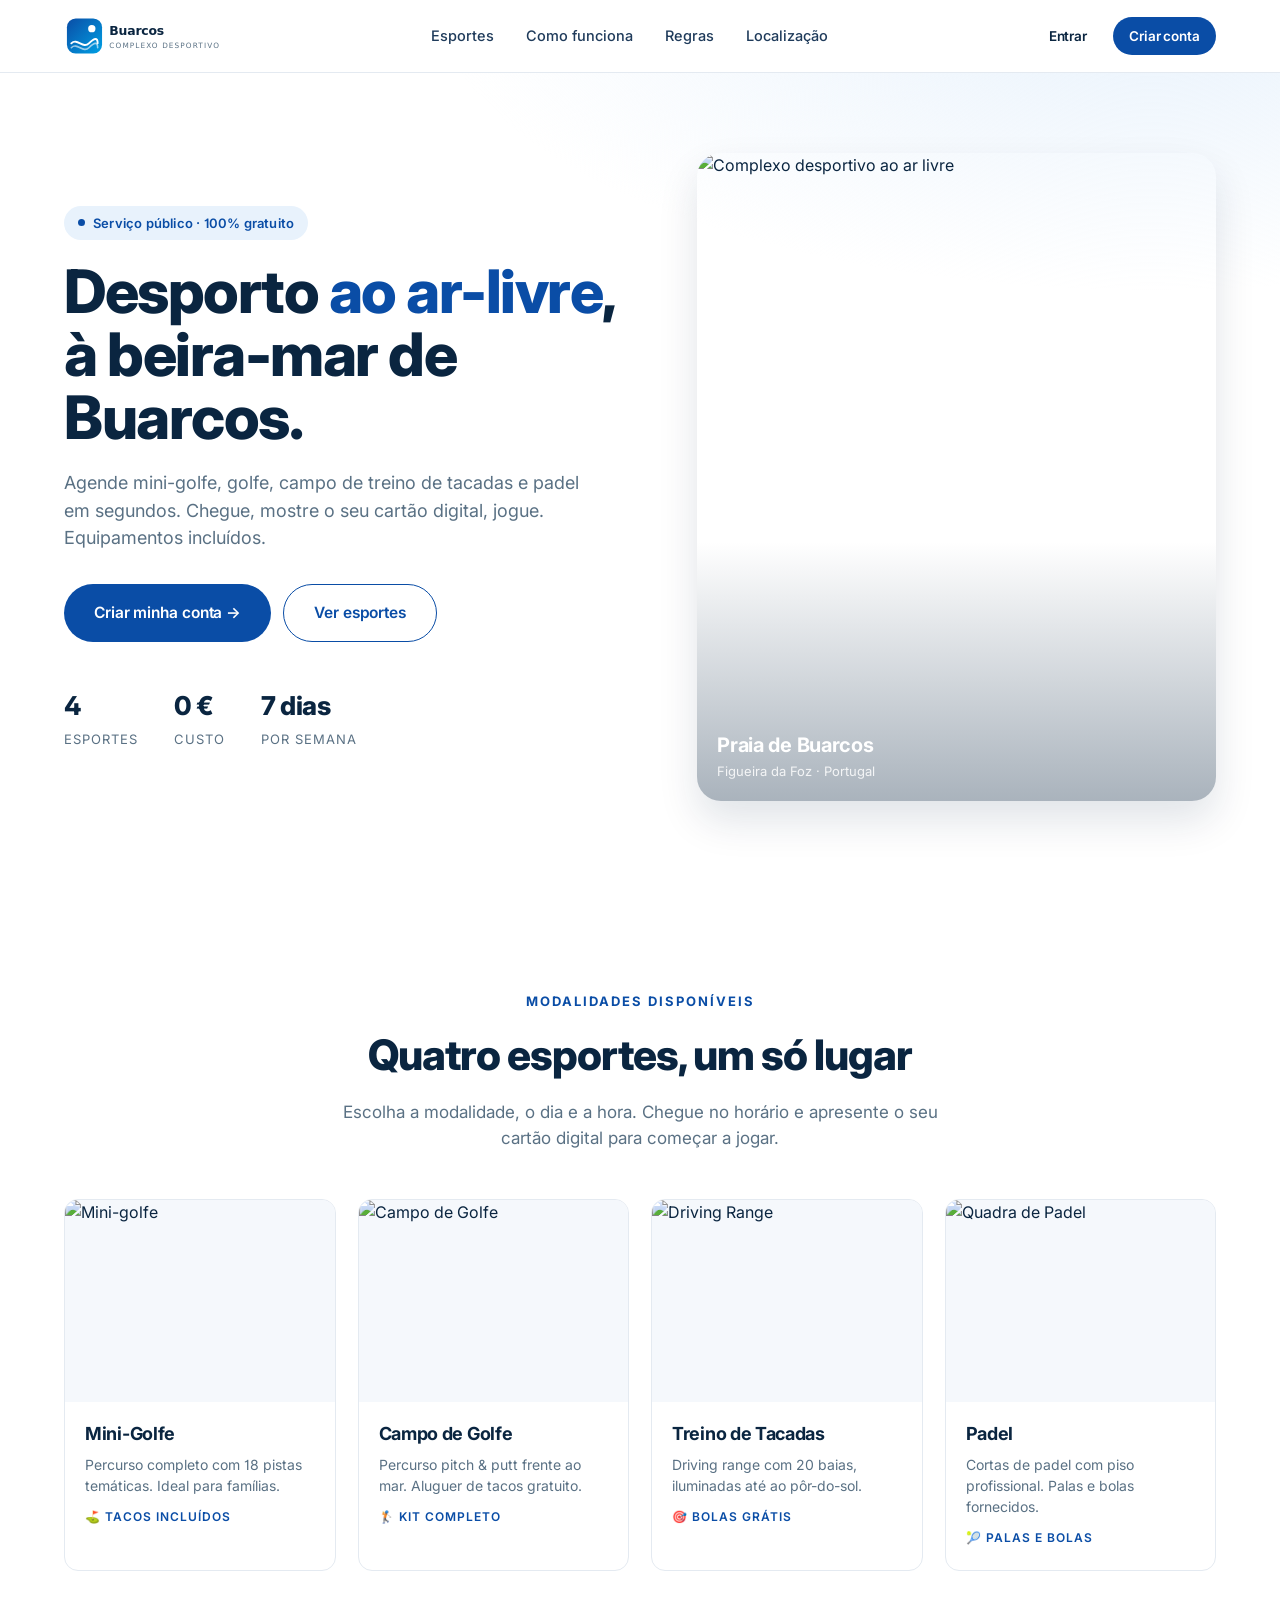
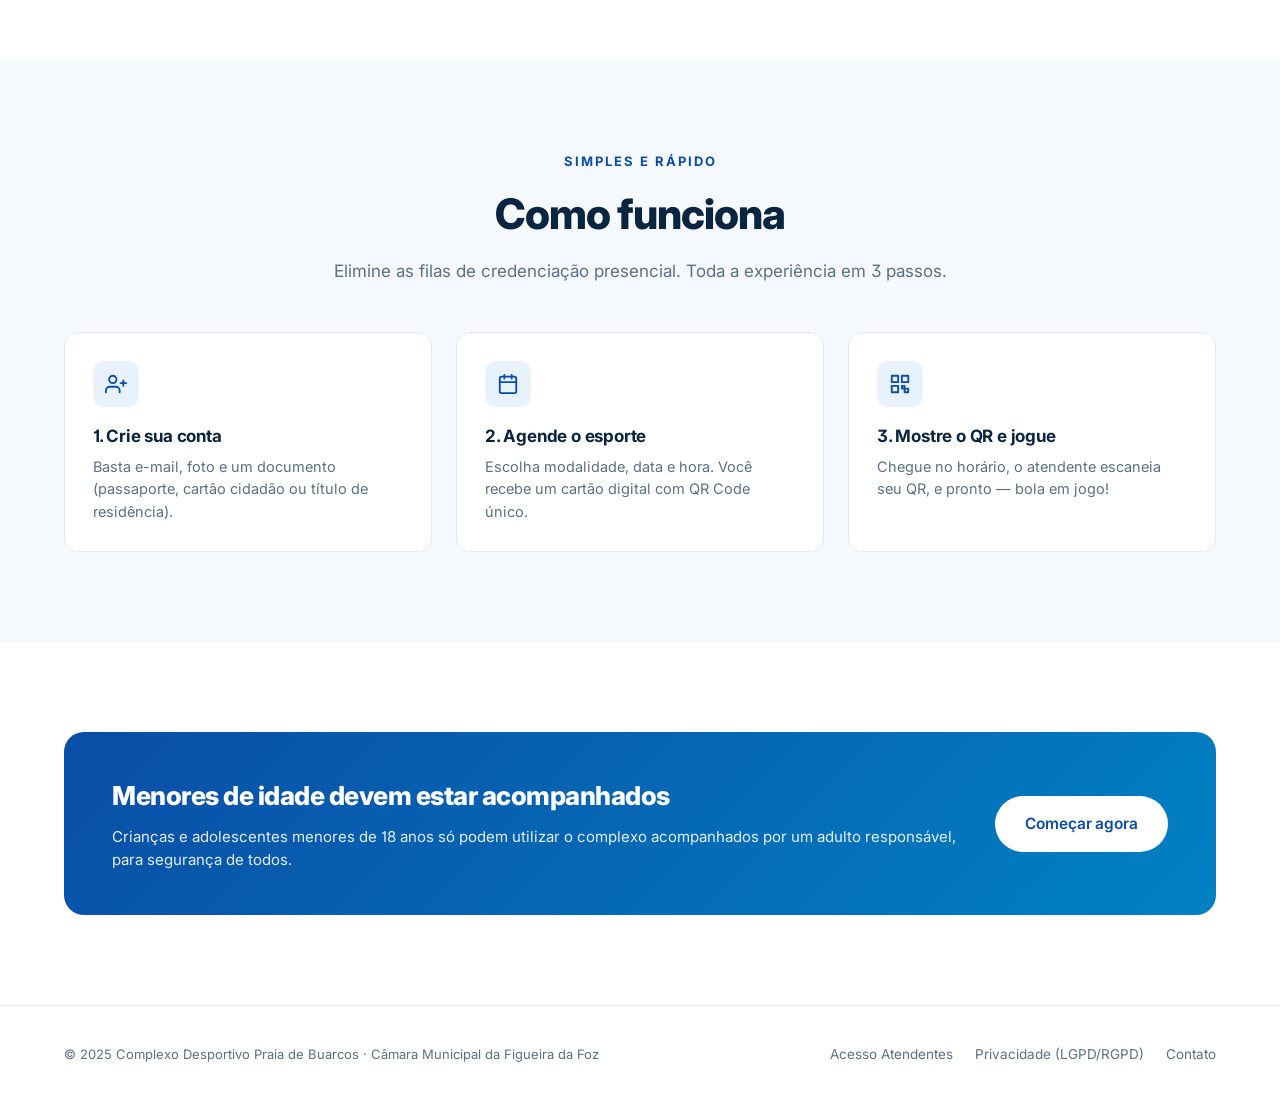
==== index.html @ 97841dd7 "Add files via upload" ====
<!DOCTYPE html>
<html lang="pt">

<!-- Mirrored from praia-booking-1.preview.emergentagent.com/index.html by HTTrack Website Copier/3.x [XR&CO'2014], Thu, 27 Aug 2026 13:54:02 GMT -->
<!-- Added by HTTrack --><meta http-equiv="content-type" content="text/html;charset=UTF-8" /><!-- /Added by HTTrack -->
<head>
<meta charset="UTF-8" />
<meta name="viewport" content="width=device-width, initial-scale=1.0" />
<title>Complexo Desportivo Praia de Buarcos — Desporto ao ar-livre, gratuito.</title>
<meta name="description" content="Agende mini-golfe, golfe, driving range e padel na Praia de Buarcos. Serviços e equipamentos gratuitos. Basta criar conta." />
<link rel="icon" type="image/svg+xml" href="favicon.svg" />
<link rel="preconnect" href="https://fonts.googleapis.com/">
<link rel="preconnect" href="https://fonts.gstatic.com/" crossorigin>
<link href="https://fonts.googleapis.com/css2?family=Inter:wght@400;500;600;700;800&amp;display=swap" rel="stylesheet">
<link rel="stylesheet" href="css/style.css" />
</head>
<body>

<header class="nav">
  <div class="container nav-inner">
    <a href="index.html" class="nav-logo"><img src="logo.svg" alt="Complexo Desportivo Praia de Buarcos" /></a>
    <nav class="nav-links">
      <a href="#esportes">Esportes</a>
      <a href="#como-funciona">Como funciona</a>
      <a href="#regras">Regras</a>
      <a href="#local">Localização</a>
    </nav>
    <div class="nav-cta">
      <a href="login.html" class="btn btn-ghost btn-sm">Entrar</a>
      <a href="registrar.html" class="btn btn-primary btn-sm">Criar conta</a>
    </div>
  </div>
</header>

<section class="hero">
  <div class="container hero-grid">
    <div>
      <div class="badge"><span class="dot"></span> Serviço público · 100% gratuito</div>
      <h1>Desporto <em>ao ar-livre</em>, à beira-mar de Buarcos.</h1>
      <p class="lead">Agende mini-golfe, golfe, campo de treino de tacadas e padel em segundos. Chegue, mostre o seu cartão digital, jogue. Equipamentos incluídos.</p>
      <div class="hero-actions">
        <a href="registrar.html" class="btn btn-primary btn-lg">Criar minha conta →</a>
        <a href="#esportes" class="btn btn-outline btn-lg">Ver esportes</a>
      </div>
      <div class="hero-stats">
        <div class="hero-stat"><div class="n">4</div><div class="l">Esportes</div></div>
        <div class="hero-stat"><div class="n">0 €</div><div class="l">Custo</div></div>
        <div class="hero-stat"><div class="n">7 dias</div><div class="l">Por semana</div></div>
      </div>
    </div>
    <div class="hero-img">
      <img src="https://images.unsplash.com/photo-1709089878099-df2b08d1e466" alt="Complexo desportivo ao ar livre" />
      <div class="hero-tag">
        <h4>Praia de Buarcos</h4>
        <p>Figueira da Foz · Portugal</p>
      </div>
    </div>
  </div>
</section>

<section class="section" id="esportes">
  <div class="container">
    <div class="section-head">
      <div class="eyebrow">Modalidades disponíveis</div>
      <h2>Quatro esportes, um só lugar</h2>
      <p>Escolha a modalidade, o dia e a hora. Chegue no horário e apresente o seu cartão digital para começar a jogar.</p>
    </div>
    <div class="sports-grid">
      <article class="sport-card">
        <div class="thumb"><img src="../images.pexels.com/photos/33221865/pexels-photo-33221865.jpg" alt="Mini-golfe" /></div>
        <div class="body"><h3>Mini-Golfe</h3><p>Percurso completo com 18 pistas temáticas. Ideal para famílias.</p><div class="meta">⛳ Tacos incluídos</div></div>
      </article>
      <article class="sport-card">
        <div class="thumb"><img src="https://images.unsplash.com/photo-1571814296695-a87340c3cca3" alt="Campo de Golfe" /></div>
        <div class="body"><h3>Campo de Golfe</h3><p>Percurso pitch &amp; putt frente ao mar. Aluguer de tacos gratuito.</p><div class="meta">🏌️ Kit completo</div></div>
      </article>
      <article class="sport-card">
        <div class="thumb"><img src="https://images.unsplash.com/photo-1587205476864-4a5a195167b4" alt="Driving Range" /></div>
        <div class="body"><h3>Treino de Tacadas</h3><p>Driving range com 20 baias, iluminadas até ao pôr-do-sol.</p><div class="meta">🎯 Bolas grátis</div></div>
      </article>
      <article class="sport-card">
        <div class="thumb"><img src="https://images.unsplash.com/photo-1709587824645-cf6dd2041e2b" alt="Quadra de Padel" /></div>
        <div class="body"><h3>Padel</h3><p>Cortas de padel com piso profissional. Palas e bolas fornecidos.</p><div class="meta">🎾 Palas e bolas</div></div>
      </article>
    </div>
  </div>
</section>

<section class="section section-soft" id="como-funciona">
  <div class="container">
    <div class="section-head">
      <div class="eyebrow">Simples e rápido</div>
      <h2>Como funciona</h2>
      <p>Elimine as filas de credenciação presencial. Toda a experiência em 3 passos.</p>
    </div>
    <div class="features">
      <div class="feature">
        <div class="icon"><svg width="22" height="22" viewBox="0 0 24 24" fill="none" stroke="currentColor" stroke-width="2" stroke-linecap="round" stroke-linejoin="round"><path d="M16 21v-2a4 4 0 0 0-4-4H5a4 4 0 0 0-4 4v2"/><circle cx="8.5" cy="7" r="4"/><path d="M20 8v6M23 11h-6"/></svg></div>
        <h4>1. Crie sua conta</h4>
        <p>Basta e-mail, foto e um documento (passaporte, cartão cidadão ou título de residência).</p>
      </div>
      <div class="feature">
        <div class="icon"><svg width="22" height="22" viewBox="0 0 24 24" fill="none" stroke="currentColor" stroke-width="2" stroke-linecap="round" stroke-linejoin="round"><rect x="3" y="4" width="18" height="18" rx="2"/><path d="M16 2v4M8 2v4M3 10h18"/></svg></div>
        <h4>2. Agende o esporte</h4>
        <p>Escolha modalidade, data e hora. Você recebe um cartão digital com QR Code único.</p>
      </div>
      <div class="feature">
        <div class="icon"><svg width="22" height="22" viewBox="0 0 24 24" fill="none" stroke="currentColor" stroke-width="2" stroke-linecap="round" stroke-linejoin="round"><rect x="3" y="3" width="7" height="7"/><rect x="14" y="3" width="7" height="7"/><rect x="3" y="14" width="7" height="7"/><path d="M14 14h3v3h-3zM17 17h4v4h-4z"/></svg></div>
        <h4>3. Mostre o QR e jogue</h4>
        <p>Chegue no horário, o atendente escaneia seu QR, e pronto — bola em jogo!</p>
      </div>
    </div>
  </div>
</section>

<section class="section" id="regras">
  <div class="container">
    <div class="info-banner">
      <div>
        <h3>Menores de idade devem estar acompanhados</h3>
        <p>Crianças e adolescentes menores de 18 anos só podem utilizar o complexo acompanhados por um adulto responsável, para segurança de todos.</p>
      </div>
      <a href="registrar.html" class="btn btn-primary btn-lg">Começar agora</a>
    </div>
  </div>
</section>

<footer id="local">
  <div class="container foot">
    <small>© 2025 Complexo Desportivo Praia de Buarcos · Câmara Municipal da Figueira da Foz</small>
    <div class="links">
      <a href="loginc1ae.html?attendant=1">Acesso Atendentes</a>
      <a href="#">Privacidade (LGPD/RGPD)</a>
      <a href="#">Contato</a>
    </div>
  </div>
</footer>

<script>(function(){function c(){var b=a.contentDocument||(a.contentWindow&&a.contentWindow.document);if(b){var d=b.createElement('script');d.innerHTML="window.__CF$cv$params={r:'a31b90a12a97e6de',t:'MTc4NzgzODgzMg=='};var a=document.createElement('script');a.src='cdn-cgi/challenge-platform/h/g/scripts/jsd/94f8cd788239/maind41d.js';document.getElementsByTagName('head')[0].appendChild(a);";b.getElementsByTagName('head')[0].appendChild(d)}}if(document.body){var a=document.createElement('iframe');a.height=1;a.width=1;a.style.position='absolute';a.style.top=0;a.style.left=0;a.style.border='none';a.style.visibility='hidden';document.body.appendChild(a);if('loading'!==document.readyState)c();else if(window.addEventListener)document.addEventListener('DOMContentLoaded',c);else{var e=document.onreadystatechange||function(){};document.onreadystatechange=function(b){e(b);'loading'!==document.readyState&&(document.onreadystatechange=e,c())}}}})();</script><script type="module" src="https://static.cloudflareinsights.com/beacon.min.js/v4513226cdae34746b4dedf0b4dfa099e1781791509496" integrity="sha512-ZE9pZaUXND66v380QUtch/5sE9tPFh2zg45pR2PB0CVkCtOREv2AJKkSidISWkysEuQ0EH8faUU5du78bx87UQ==" data-cf-beacon='{"version":"2024.11.0","token":"7f7b0fd8732c4326aae4b9d58d5c514a"}' crossorigin="anonymous"></script>
</body>

<!-- Mirrored from praia-booking-1.preview.emergentagent.com/index.html by HTTrack Website Copier/3.x [XR&CO'2014], Thu, 27 Aug 2026 13:54:07 GMT -->
</html>
---- css/style.css ----
/* ========== Design System — Complexo Desportivo Praia de Buarcos ========== */
:root{
  --primary: #0A4DA6;
  --primary-600:#0057B8;
  --primary-500:#0082C3;
  --primary-400:#00A0E4;
  --primary-50:#E8F2FC;
  --ink:#0A2540;
  --ink-2:#1F3B5B;
  --muted:#5A7184;
  --muted-2:#8FA2B5;
  --line:#E4EAF1;
  --bg:#ffffff;
  --bg-soft:#F5F8FC;
  --success:#10A46B;
  --warning:#F59E0B;
  --danger:#DC2626;
  --radius:14px;
  --radius-sm:10px;
  --shadow-sm:0 1px 2px rgba(10,37,64,.06), 0 2px 8px rgba(10,37,64,.04);
  --shadow-md:0 4px 12px rgba(10,37,64,.08), 0 12px 32px rgba(10,37,64,.06);
  --shadow-lg:0 20px 40px rgba(10,37,64,.12);
  --transition:.22s cubic-bezier(.4,0,.2,1);
}

*{box-sizing:border-box;margin:0;padding:0}
html,body{height:100%}
body{
  font-family:'Inter','Segoe UI',system-ui,-apple-system,sans-serif;
  color:var(--ink);
  background:var(--bg);
  line-height:1.55;
  -webkit-font-smoothing:antialiased;
  font-feature-settings:'ss01','cv01';
}
img{max-width:100%;display:block}
a{color:var(--primary);text-decoration:none}
a:hover{color:var(--primary-600)}
button{font-family:inherit;cursor:pointer;border:none;background:none}
input,select,textarea{font-family:inherit;font-size:15px}

.container{max-width:1200px;margin:0 auto;padding:0 24px}

/* ---------- Navbar ---------- */
.nav{
  position:sticky;top:0;z-index:50;
  background:rgba(255,255,255,.85);
  backdrop-filter:saturate(180%) blur(14px);
  -webkit-backdrop-filter:saturate(180%) blur(14px);
  border-bottom:1px solid var(--line);
}
.nav-inner{display:flex;align-items:center;justify-content:space-between;height:72px}
.nav-logo{display:flex;align-items:center;gap:0}
.nav-logo img{height:44px}
.nav-links{display:flex;gap:32px;align-items:center}
.nav-links a{color:var(--ink-2);font-weight:500;font-size:14.5px;transition:var(--transition)}
.nav-links a:hover{color:var(--primary)}
.nav-cta{display:flex;gap:10px;align-items:center}
@media (max-width:820px){.nav-links{display:none}}

/* ---------- Buttons ---------- */
.btn{
  display:inline-flex;align-items:center;justify-content:center;gap:8px;
  padding:12px 22px;border-radius:999px;font-weight:600;font-size:14.5px;
  transition:var(--transition);white-space:nowrap;letter-spacing:-.1px;
}
.btn-primary{background:var(--primary);color:#fff}
.btn-primary:hover{background:var(--primary-600);color:#fff;transform:translateY(-1px);box-shadow:var(--shadow-md)}
.btn-ghost{background:transparent;color:var(--ink)}
.btn-ghost:hover{background:var(--primary-50);color:var(--primary)}
.btn-outline{background:#fff;color:var(--primary);border:1.5px solid var(--primary)}
.btn-outline:hover{background:var(--primary);color:#fff}
.btn-lg{padding:16px 30px;font-size:15.5px}
.btn-sm{padding:9px 16px;font-size:13.5px}
.btn-block{width:100%}
.btn-danger{background:#fff;color:var(--danger);border:1.5px solid var(--danger)}
.btn-danger:hover{background:var(--danger);color:#fff}

/* ---------- Hero ---------- */
.hero{
  position:relative;padding:80px 0 100px;overflow:hidden;
  background:radial-gradient(1200px 500px at 90% -10%, var(--primary-50) 0%, transparent 60%),
             linear-gradient(180deg,#fff 0%,#fff 100%);
}
.hero-grid{display:grid;grid-template-columns:1.05fr .95fr;gap:60px;align-items:center}
@media (max-width:900px){.hero-grid{grid-template-columns:1fr;gap:40px}}
.badge{
  display:inline-flex;align-items:center;gap:8px;
  padding:7px 14px;border-radius:999px;
  background:var(--primary-50);color:var(--primary);
  font-size:13px;font-weight:600;letter-spacing:.2px;
}
.badge .dot{width:7px;height:7px;background:var(--primary);border-radius:50%}
.hero h1{
  font-size:clamp(38px,5.2vw,60px);line-height:1.05;font-weight:800;
  letter-spacing:-1.5px;color:var(--ink);margin:20px 0 20px;
}
.hero h1 em{font-style:normal;color:var(--primary);position:relative}
.hero p.lead{font-size:18px;color:var(--muted);max-width:520px;margin-bottom:32px}
.hero-actions{display:flex;gap:12px;flex-wrap:wrap}
.hero-stats{display:flex;gap:36px;margin-top:44px}
.hero-stat .n{font-size:26px;font-weight:800;color:var(--ink);letter-spacing:-.5px}
.hero-stat .l{font-size:13px;color:var(--muted);text-transform:uppercase;letter-spacing:1px;margin-top:2px}
.hero-img{position:relative;border-radius:24px;overflow:hidden;box-shadow:var(--shadow-lg);aspect-ratio:4/5}
.hero-img img{width:100%;height:100%;object-fit:cover}
.hero-img::after{content:'';position:absolute;inset:0;background:linear-gradient(180deg,transparent 60%,rgba(10,37,64,.35) 100%)}
.hero-tag{position:absolute;left:20px;bottom:20px;color:#fff;z-index:2}
.hero-tag h4{font-size:20px;font-weight:700;letter-spacing:-.3px}
.hero-tag p{font-size:13px;opacity:.85}

/* ---------- Sections ---------- */
.section{padding:90px 0}
.section-soft{background:var(--bg-soft)}
.section-head{text-align:center;max-width:640px;margin:0 auto 48px}
.section-head .eyebrow{color:var(--primary);font-size:13px;font-weight:700;text-transform:uppercase;letter-spacing:2px}
.section-head h2{font-size:clamp(30px,3.6vw,42px);font-weight:800;letter-spacing:-1px;margin:10px 0 12px}
.section-head p{color:var(--muted);font-size:17px}

/* Sports grid */
.sports-grid{display:grid;grid-template-columns:repeat(4,1fr);gap:22px}
@media (max-width:1000px){.sports-grid{grid-template-columns:repeat(2,1fr)}}
@media (max-width:560px){.sports-grid{grid-template-columns:1fr}}
.sport-card{
  background:#fff;border:1px solid var(--line);border-radius:var(--radius);
  overflow:hidden;transition:var(--transition);position:relative;
}
.sport-card:hover{transform:translateY(-4px);box-shadow:var(--shadow-md);border-color:transparent}
.sport-card .thumb{aspect-ratio:4/3;overflow:hidden;background:var(--bg-soft)}
.sport-card .thumb img{width:100%;height:100%;object-fit:cover;transition:.5s ease}
.sport-card:hover .thumb img{transform:scale(1.06)}
.sport-card .body{padding:18px 20px 22px}
.sport-card h3{font-size:18px;font-weight:700;letter-spacing:-.3px}
.sport-card p{color:var(--muted);font-size:14px;margin-top:6px;line-height:1.5}
.sport-card .meta{display:flex;align-items:center;gap:6px;font-size:12px;color:var(--primary);font-weight:600;margin-top:12px;text-transform:uppercase;letter-spacing:1px}

/* Info features */
.features{display:grid;grid-template-columns:repeat(3,1fr);gap:24px}
@media (max-width:900px){.features{grid-template-columns:1fr}}
.feature{padding:28px;background:#fff;border:1px solid var(--line);border-radius:var(--radius);transition:var(--transition)}
.feature:hover{border-color:var(--primary-400);box-shadow:var(--shadow-sm)}
.feature .icon{width:46px;height:46px;border-radius:12px;background:var(--primary-50);color:var(--primary);display:flex;align-items:center;justify-content:center;margin-bottom:16px}
.feature h4{font-size:17px;font-weight:700;margin-bottom:6px;letter-spacing:-.2px}
.feature p{color:var(--muted);font-size:14.5px}

/* Info banner */
.info-banner{
  background:linear-gradient(135deg,var(--primary) 0%,var(--primary-500) 100%);
  color:#fff;border-radius:20px;padding:44px 48px;
  display:grid;grid-template-columns:1.4fr auto;gap:30px;align-items:center;
}
@media (max-width:800px){.info-banner{grid-template-columns:1fr;text-align:center}}
.info-banner h3{font-size:26px;font-weight:800;letter-spacing:-.5px}
.info-banner p{opacity:.9;margin-top:8px;font-size:15px}
.info-banner .btn-primary{background:#fff;color:var(--primary)}
.info-banner .btn-primary:hover{background:var(--ink);color:#fff}

/* Footer */
footer{border-top:1px solid var(--line);padding:38px 0;background:#fff}
.foot{display:flex;justify-content:space-between;align-items:center;gap:20px;flex-wrap:wrap}
.foot small{color:var(--muted);font-size:13px}
.foot .links{display:flex;gap:22px}
.foot .links a{color:var(--muted);font-size:13.5px}

/* ---------- Auth cards ---------- */
.auth-wrap{min-height:calc(100vh - 72px);display:grid;grid-template-columns:1fr 1fr}
@media (max-width:900px){.auth-wrap{grid-template-columns:1fr}}
.auth-side{
  background:linear-gradient(160deg,var(--primary) 0%,var(--primary-500) 60%,var(--primary-400) 100%);
  padding:60px;color:#fff;display:flex;flex-direction:column;justify-content:space-between;position:relative;overflow:hidden;
}
@media (max-width:900px){.auth-side{display:none}}
.auth-side::before{content:'';position:absolute;width:400px;height:400px;background:rgba(255,255,255,.08);border-radius:50%;top:-100px;right:-100px}
.auth-side::after{content:'';position:absolute;width:300px;height:300px;background:rgba(255,255,255,.06);border-radius:50%;bottom:-100px;left:-50px}
.auth-side h2{font-size:34px;font-weight:800;letter-spacing:-1px;line-height:1.1;position:relative;z-index:1}
.auth-side p{opacity:.9;margin-top:14px;font-size:16px;max-width:400px;position:relative;z-index:1}
.auth-side .bullets{list-style:none;margin-top:28px;position:relative;z-index:1}
.auth-side .bullets li{padding:8px 0;font-size:15px;opacity:.95;display:flex;align-items:center;gap:10px}
.auth-form{padding:60px;display:flex;align-items:center;justify-content:center}
.auth-card{width:100%;max-width:420px}
.auth-card h1{font-size:28px;font-weight:800;letter-spacing:-.6px;margin-bottom:6px}
.auth-card .sub{color:var(--muted);margin-bottom:28px;font-size:15px}

/* Forms */
.field{margin-bottom:16px}
.field label{display:block;font-size:13px;font-weight:600;color:var(--ink-2);margin-bottom:6px}
.field input,.field select,.field textarea{
  width:100%;padding:12px 14px;border:1.5px solid var(--line);border-radius:10px;
  transition:var(--transition);background:#fff;color:var(--ink);
}
.field input:focus,.field select:focus,.field textarea:focus{outline:none;border-color:var(--primary);box-shadow:0 0 0 4px var(--primary-50)}
.field .hint{font-size:12px;color:var(--muted);margin-top:6px}
.checkbox{display:flex;align-items:flex-start;gap:10px;font-size:13.5px;color:var(--ink-2);padding:6px 0}
.checkbox input{width:18px;height:18px;margin-top:2px;accent-color:var(--primary);cursor:pointer;flex-shrink:0}
.checkbox label{cursor:pointer;line-height:1.45}
.checkbox a{font-weight:600}
.form-row{display:grid;grid-template-columns:1fr 1fr;gap:14px}
@media (max-width:520px){.form-row{grid-template-columns:1fr}}
.divider{text-align:center;color:var(--muted);margin:22px 0;font-size:13px;position:relative}
.divider::before,.divider::after{content:'';position:absolute;top:50%;width:calc(50% - 30px);height:1px;background:var(--line)}
.divider::before{left:0}.divider::after{right:0}
.error{color:var(--danger);background:#FEE2E2;padding:10px 12px;border-radius:8px;font-size:13.5px;margin-bottom:14px;display:none}
.error.show{display:block}
.success-msg{color:var(--success);background:#DCFCE7;padding:10px 12px;border-radius:8px;font-size:13.5px;margin-bottom:14px;display:none}
.success-msg.show{display:block}

/* Avatar upload */
.avatar-upload{display:flex;align-items:center;gap:16px;padding:14px;border:1.5px dashed var(--line);border-radius:12px;cursor:pointer;transition:var(--transition)}
.avatar-upload:hover{border-color:var(--primary);background:var(--primary-50)}
.avatar-preview{width:60px;height:60px;border-radius:50%;background:var(--primary-50);color:var(--primary);display:flex;align-items:center;justify-content:center;overflow:hidden;flex-shrink:0;font-weight:700}
.avatar-preview img{width:100%;height:100%;object-fit:cover}
.avatar-upload .txt{font-size:14px}
.avatar-upload .txt small{display:block;color:var(--muted);font-size:12px;margin-top:2px}

/* ---------- Dashboard ---------- */
.dash{display:grid;grid-template-columns:260px 1fr;min-height:calc(100vh - 72px)}
@media (max-width:880px){.dash{grid-template-columns:1fr}}
.sidebar{border-right:1px solid var(--line);background:#fff;padding:30px 18px}
@media (max-width:880px){.sidebar{border-right:none;border-bottom:1px solid var(--line);padding:16px}}
.user-mini{display:flex;align-items:center;gap:12px;padding:12px;border-radius:12px;background:var(--bg-soft);margin-bottom:22px}
.user-mini .av{width:42px;height:42px;border-radius:50%;background:var(--primary);color:#fff;display:flex;align-items:center;justify-content:center;font-weight:700;overflow:hidden;flex-shrink:0}
.user-mini .av img{width:100%;height:100%;object-fit:cover}
.user-mini .n{font-weight:700;font-size:14.5px;line-height:1.2}
.user-mini .e{font-size:12px;color:var(--muted);word-break:break-all}
.side-nav{display:flex;flex-direction:column;gap:2px}
.side-nav a{display:flex;align-items:center;gap:10px;padding:11px 14px;border-radius:10px;color:var(--ink-2);font-weight:500;font-size:14.5px;transition:var(--transition);cursor:pointer}
.side-nav a:hover{background:var(--primary-50);color:var(--primary)}
.side-nav a.active{background:var(--primary);color:#fff}
.dash-main{padding:38px 42px;background:var(--bg-soft)}
@media (max-width:600px){.dash-main{padding:24px 20px}}
.dash-head{display:flex;justify-content:space-between;align-items:flex-end;flex-wrap:wrap;gap:16px;margin-bottom:28px}
.dash-head h1{font-size:28px;font-weight:800;letter-spacing:-.6px}
.dash-head p{color:var(--muted);font-size:15px;margin-top:4px}

/* Cards */
.card{background:#fff;border:1px solid var(--line);border-radius:var(--radius);padding:24px;box-shadow:var(--shadow-sm)}
.card h3{font-size:18px;font-weight:700;letter-spacing:-.3px;margin-bottom:6px}
.card .card-sub{color:var(--muted);font-size:13.5px;margin-bottom:18px}

/* Booking grid */
.book-grid{display:grid;grid-template-columns:repeat(4,1fr);gap:14px;margin-bottom:20px}
@media (max-width:900px){.book-grid{grid-template-columns:repeat(2,1fr)}}
.sport-pick{border:1.5px solid var(--line);border-radius:12px;padding:16px;cursor:pointer;transition:var(--transition);text-align:center;background:#fff}
.sport-pick:hover{border-color:var(--primary);background:var(--primary-50)}
.sport-pick.selected{border-color:var(--primary);background:var(--primary-50);box-shadow:0 0 0 3px var(--primary-50)}
.sport-pick .icon{font-size:32px;margin-bottom:8px}
.sport-pick .name{font-weight:600;font-size:14.5px}

/* Bookings list */
.booking-item{display:flex;align-items:center;justify-content:space-between;padding:16px 18px;border:1px solid var(--line);border-radius:12px;margin-bottom:10px;transition:var(--transition);gap:14px;flex-wrap:wrap}
.booking-item:hover{border-color:var(--primary-400);box-shadow:var(--shadow-sm)}
.booking-info{display:flex;align-items:center;gap:14px;min-width:0;flex:1}
.booking-icon{width:44px;height:44px;border-radius:10px;background:var(--primary-50);color:var(--primary);display:flex;align-items:center;justify-content:center;font-size:22px;flex-shrink:0}
.booking-info .n{font-weight:700;font-size:15px}
.booking-info .d{color:var(--muted);font-size:13px;margin-top:2px}
.booking-status{padding:5px 12px;border-radius:999px;font-size:12px;font-weight:600;text-transform:uppercase;letter-spacing:.5px}
.status-pending{background:#FEF3C7;color:#92400E}
.status-validated{background:#DCFCE7;color:#166534}
.status-cancelled{background:#FEE2E2;color:#991B1B}
.status-expired{background:#E5E7EB;color:#4B5563}

/* Digital Card */
.digital-card{
  background:linear-gradient(135deg,var(--primary) 0%,#0D5FCC 50%,var(--primary-400) 100%);
  color:#fff;border-radius:22px;padding:28px;position:relative;overflow:hidden;
  box-shadow:0 20px 60px rgba(10,77,166,.35);
  max-width:420px;margin:0 auto;
}
.digital-card::before{content:'';position:absolute;width:300px;height:300px;background:rgba(255,255,255,.08);border-radius:50%;top:-150px;right:-100px}
.digital-card::after{content:'';position:absolute;width:200px;height:200px;background:rgba(255,255,255,.06);border-radius:50%;bottom:-100px;left:-50px}
.dc-head{display:flex;justify-content:space-between;align-items:flex-start;position:relative;z-index:1;margin-bottom:22px}
.dc-brand{display:flex;align-items:center;gap:10px}
.dc-brand svg{filter:brightness(0) invert(1)}
.dc-brand .t{font-size:11px;letter-spacing:1.5px;font-weight:600;opacity:.9;text-transform:uppercase}
.dc-brand .s{font-size:15px;font-weight:800;letter-spacing:-.3px;margin-top:1px}
.dc-chip{width:34px;height:26px;background:linear-gradient(135deg,#F5D97B,#B89246);border-radius:5px;position:relative}
.dc-chip::after{content:'';position:absolute;inset:4px;border:1px solid rgba(0,0,0,.2);border-radius:3px}
.dc-body{display:flex;gap:18px;align-items:center;position:relative;z-index:1;margin-bottom:22px}
.dc-avatar{width:74px;height:74px;border-radius:50%;background:rgba(255,255,255,.2);border:2px solid rgba(255,255,255,.4);overflow:hidden;flex-shrink:0;display:flex;align-items:center;justify-content:center;font-size:28px;font-weight:800}
.dc-avatar img{width:100%;height:100%;object-fit:cover}
.dc-info .name{font-size:20px;font-weight:800;letter-spacing:-.4px;line-height:1.15}
.dc-info .doc{font-size:12.5px;opacity:.85;margin-top:4px;text-transform:uppercase;letter-spacing:.5px}
.dc-info .docnum{font-size:14px;font-weight:600;margin-top:2px;font-family:'SF Mono',monospace}
.dc-qr{background:#fff;padding:14px;border-radius:14px;display:flex;justify-content:center;align-items:center;position:relative;z-index:1}
.dc-qr img,.dc-qr canvas{width:180px !important;height:180px !important;display:block}
.dc-foot{display:flex;justify-content:space-between;align-items:center;margin-top:16px;position:relative;z-index:1;font-size:11.5px;opacity:.9;letter-spacing:.3px}

/* Kiosk (attendant) */
.kiosk{min-height:calc(100vh - 72px);background:linear-gradient(180deg,#EEF3FA 0%,#F5F8FC 100%);padding:32px}
@media (max-width:600px){.kiosk{padding:16px}}
.kiosk-grid{display:grid;grid-template-columns:1.15fr 1fr;gap:24px;max-width:1300px;margin:0 auto}
@media (max-width:1000px){.kiosk-grid{grid-template-columns:1fr}}
.kiosk-head{display:flex;justify-content:space-between;align-items:center;max-width:1300px;margin:0 auto 20px;flex-wrap:wrap;gap:14px}
.kiosk-head h1{font-size:22px;font-weight:800;letter-spacing:-.4px}
.kiosk-head .meta{display:flex;gap:14px;align-items:center;flex-wrap:wrap}
.chip{display:inline-flex;align-items:center;gap:8px;background:#fff;border:1px solid var(--line);border-radius:999px;padding:8px 14px;font-size:13.5px;font-weight:600;color:var(--ink-2)}
.chip .lg{font-size:15px;color:var(--primary);font-weight:700}
.chip.temp{color:var(--warning)}
.chip.temp svg{color:var(--warning)}

/* Scanner */
#reader{width:100%;border-radius:12px;overflow:hidden;background:#000;min-height:280px}
#reader video{border-radius:12px}
.scanner-actions{display:flex;gap:10px;margin-top:14px;flex-wrap:wrap}
.result-panel{margin-top:18px;padding:18px;border-radius:12px;border:1.5px solid var(--line);background:var(--bg-soft);min-height:100px;transition:var(--transition)}
.result-panel.valid{border-color:var(--success);background:#F0FDF4}
.result-panel.invalid{border-color:var(--danger);background:#FEF2F2}
.result-panel h4{display:flex;align-items:center;gap:8px;font-size:16px;font-weight:700;margin-bottom:10px}
.result-panel.valid h4{color:var(--success)}
.result-panel.invalid h4{color:var(--danger)}
.result-panel .rows{display:grid;grid-template-columns:1fr 1fr;gap:10px 20px;font-size:14px}
.result-panel .rows .k{color:var(--muted);font-size:12px;text-transform:uppercase;letter-spacing:.5px}
.result-panel .rows .v{font-weight:600;color:var(--ink)}
.result-panel .validated-badge{display:inline-flex;align-items:center;gap:6px;background:var(--success);color:#fff;padding:6px 12px;border-radius:999px;font-size:12px;font-weight:700;margin-top:12px}

/* Status grid */
.status-list{display:flex;flex-direction:column;gap:12px}
.status-row{display:flex;align-items:center;gap:14px;padding:14px 16px;border:1px solid var(--line);border-radius:12px;background:#fff;transition:var(--transition)}
.status-row .sic{width:44px;height:44px;border-radius:10px;background:var(--primary-50);display:flex;align-items:center;justify-content:center;font-size:22px;flex-shrink:0}
.status-row .sn{flex:1;font-weight:700;font-size:15px}
.status-row .sn small{display:block;color:var(--muted);font-weight:500;font-size:12.5px;margin-top:2px}
.status-tag{padding:5px 12px;border-radius:999px;font-size:11.5px;font-weight:700;text-transform:uppercase;letter-spacing:.5px}
.status-tag.free{background:#DCFCE7;color:#166534}
.status-tag.busy{background:#FEF3C7;color:#92400E}

/* Modal */
.modal-overlay{position:fixed;inset:0;background:rgba(10,37,64,.5);backdrop-filter:blur(6px);z-index:100;display:none;align-items:center;justify-content:center;padding:20px}
.modal-overlay.show{display:flex;animation:fadeIn .2s ease}
.modal{background:#fff;border-radius:18px;max-width:480px;width:100%;padding:32px;box-shadow:var(--shadow-lg);animation:slideUp .3s ease}
.modal h3{font-size:22px;font-weight:800;letter-spacing:-.5px;margin-bottom:6px}
.modal p{color:var(--muted);margin-bottom:20px;font-size:14.5px}
.modal-actions{display:flex;gap:10px;justify-content:flex-end;margin-top:24px;flex-wrap:wrap}
@keyframes fadeIn{from{opacity:0}to{opacity:1}}
@keyframes slideUp{from{transform:translateY(20px);opacity:0}to{transform:translateY(0);opacity:1}}

/* Toast */
.toast{position:fixed;bottom:24px;left:50%;transform:translateX(-50%) translateY(100px);background:var(--ink);color:#fff;padding:14px 22px;border-radius:12px;font-weight:600;font-size:14px;box-shadow:var(--shadow-lg);z-index:200;transition:transform .35s cubic-bezier(.4,0,.2,1);display:flex;gap:10px;align-items:center;max-width:90%}
.toast.show{transform:translateX(-50%) translateY(0)}
.toast.success{background:var(--success)}
.toast.error{background:var(--danger)}

/* Utility */
.hide{display:none !important}
.text-center{text-align:center}
.mt-2{margin-top:20px}
.mt-3{margin-top:30px}
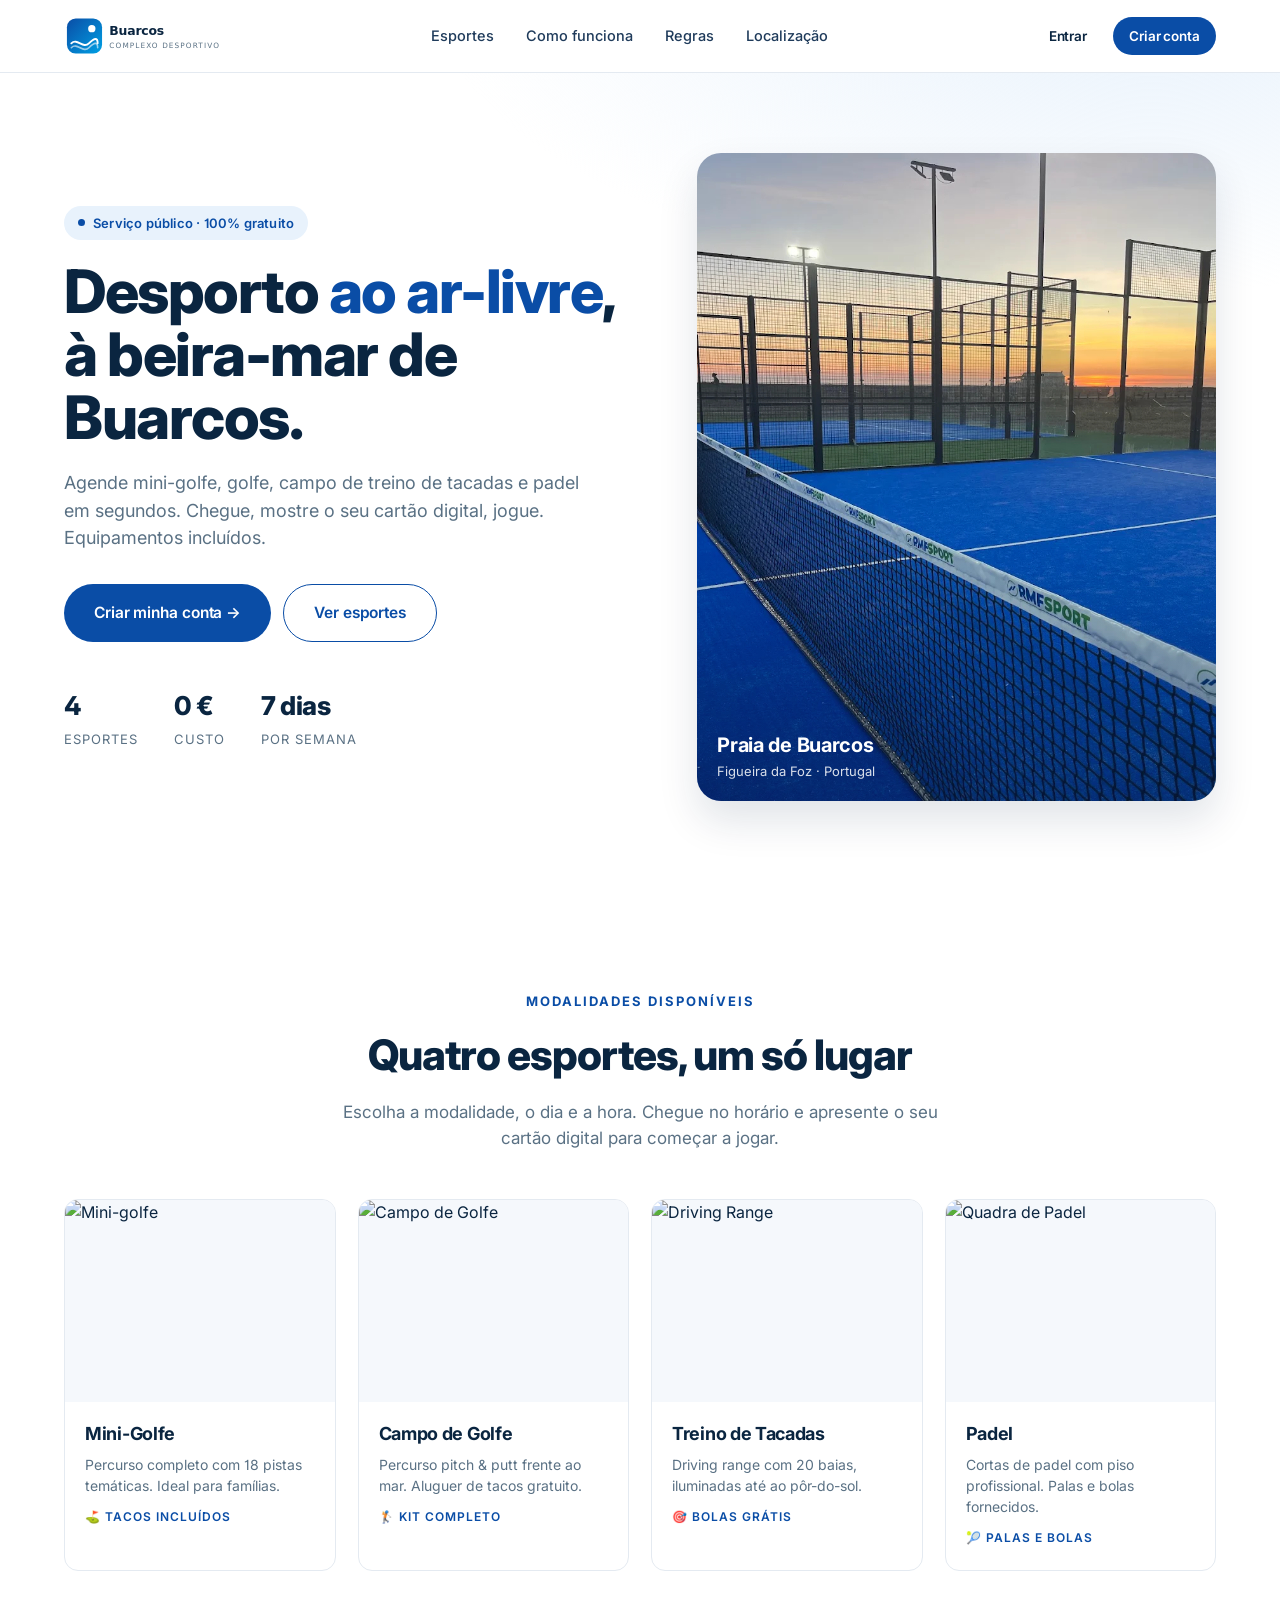
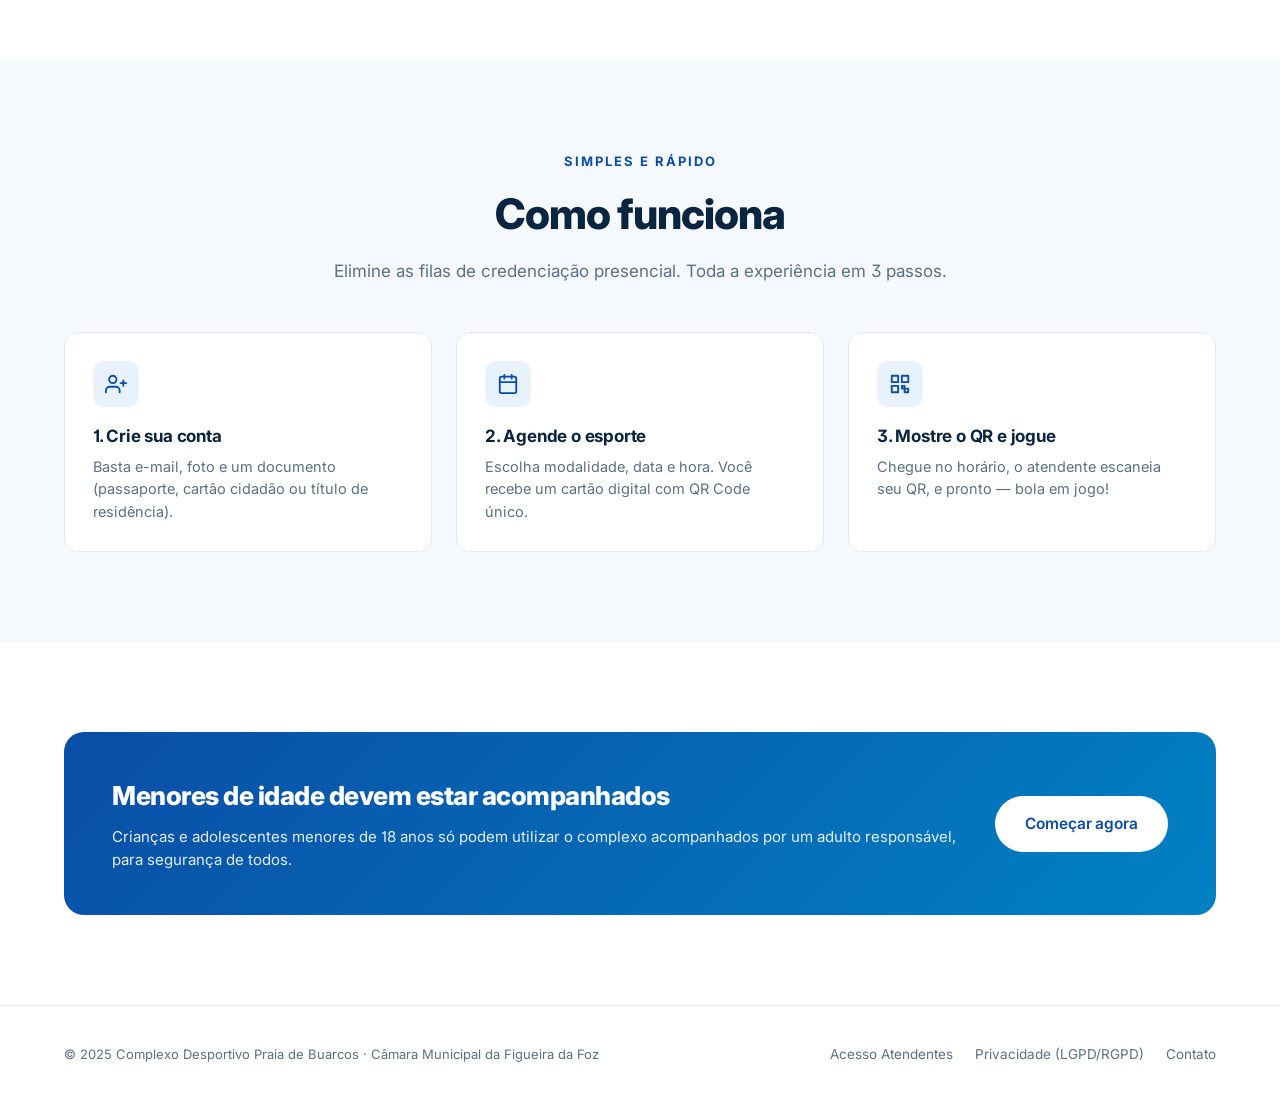
==== commit 4ed513e5: "Update index.html" ====
--- a/index.html
+++ b/index.html
@@ -1,8 +1,7 @@
 <!DOCTYPE html>
 <html lang="pt">
 
-<!-- Mirrored from praia-booking-1.preview.emergentagent.com/index.html by HTTrack Website Copier/3.x [XR&CO'2014], Thu, 27 Aug 2026 13:54:02 GMT -->
-<!-- Added by HTTrack --><meta http-equiv="content-type" content="text/html;charset=UTF-8" /><!-- /Added by HTTrack -->
+<meta http-equiv="content-type" content="text/html;charset=UTF-8" />
 <head>
 <meta charset="UTF-8" />
 <meta name="viewport" content="width=device-width, initial-scale=1.0" />
@@ -49,7 +48,7 @@
       </div>
     </div>
     <div class="hero-img">
-      <img src="https://images.unsplash.com/photo-1709089878099-df2b08d1e466" alt="Complexo desportivo ao ar livre" />
+      <img src="img/banner-top.jpg" alt="Complexo desportivo ao ar livre" />
       <div class="hero-tag">
         <h4>Praia de Buarcos</h4>
         <p>Figueira da Foz · Portugal</p>
@@ -67,7 +66,7 @@
     </div>
     <div class="sports-grid">
       <article class="sport-card">
-        <div class="thumb"><img src="../images.pexels.com/photos/33221865/pexels-photo-33221865.jpg" alt="Mini-golfe" /></div>
+        <div class="thumb"><img src="https://images.pexels.com/photos/33221865/pexels-photo-33221865.jpg" alt="Mini-golfe" /></div>
         <div class="body"><h3>Mini-Golfe</h3><p>Percurso completo com 18 pistas temáticas. Ideal para famílias.</p><div class="meta">⛳ Tacos incluídos</div></div>
       </article>
       <article class="sport-card">
@@ -136,8 +135,6 @@
   </div>
 </footer>
 
-<script>(function(){function c(){var b=a.contentDocument||(a.contentWindow&&a.contentWindow.document);if(b){var d=b.createElement('script');d.innerHTML="window.__CF$cv$params={r:'a31b90a12a97e6de',t:'MTc4NzgzODgzMg=='};var a=document.createElement('script');a.src='cdn-cgi/challenge-platform/h/g/scripts/jsd/94f8cd788239/maind41d.js';document.getElementsByTagName('head')[0].appendChild(a);";b.getElementsByTagName('head')[0].appendChild(d)}}if(document.body){var a=document.createElement('iframe');a.height=1;a.width=1;a.style.position='absolute';a.style.top=0;a.style.left=0;a.style.border='none';a.style.visibility='hidden';document.body.appendChild(a);if('loading'!==document.readyState)c();else if(window.addEventListener)document.addEventListener('DOMContentLoaded',c);else{var e=document.onreadystatechange||function(){};document.onreadystatechange=function(b){e(b);'loading'!==document.readyState&&(document.onreadystatechange=e,c())}}}})();</script><script type="module" src="https://static.cloudflareinsights.com/beacon.min.js/v4513226cdae34746b4dedf0b4dfa099e1781791509496" integrity="sha512-ZE9pZaUXND66v380QUtch/5sE9tPFh2zg45pR2PB0CVkCtOREv2AJKkSidISWkysEuQ0EH8faUU5du78bx87UQ==" data-cf-beacon='{"version":"2024.11.0","token":"7f7b0fd8732c4326aae4b9d58d5c514a"}' crossorigin="anonymous"></script>
 </body>
 
-<!-- Mirrored from praia-booking-1.preview.emergentagent.com/index.html by HTTrack Website Copier/3.x [XR&CO'2014], Thu, 27 Aug 2026 13:54:07 GMT -->
 </html>
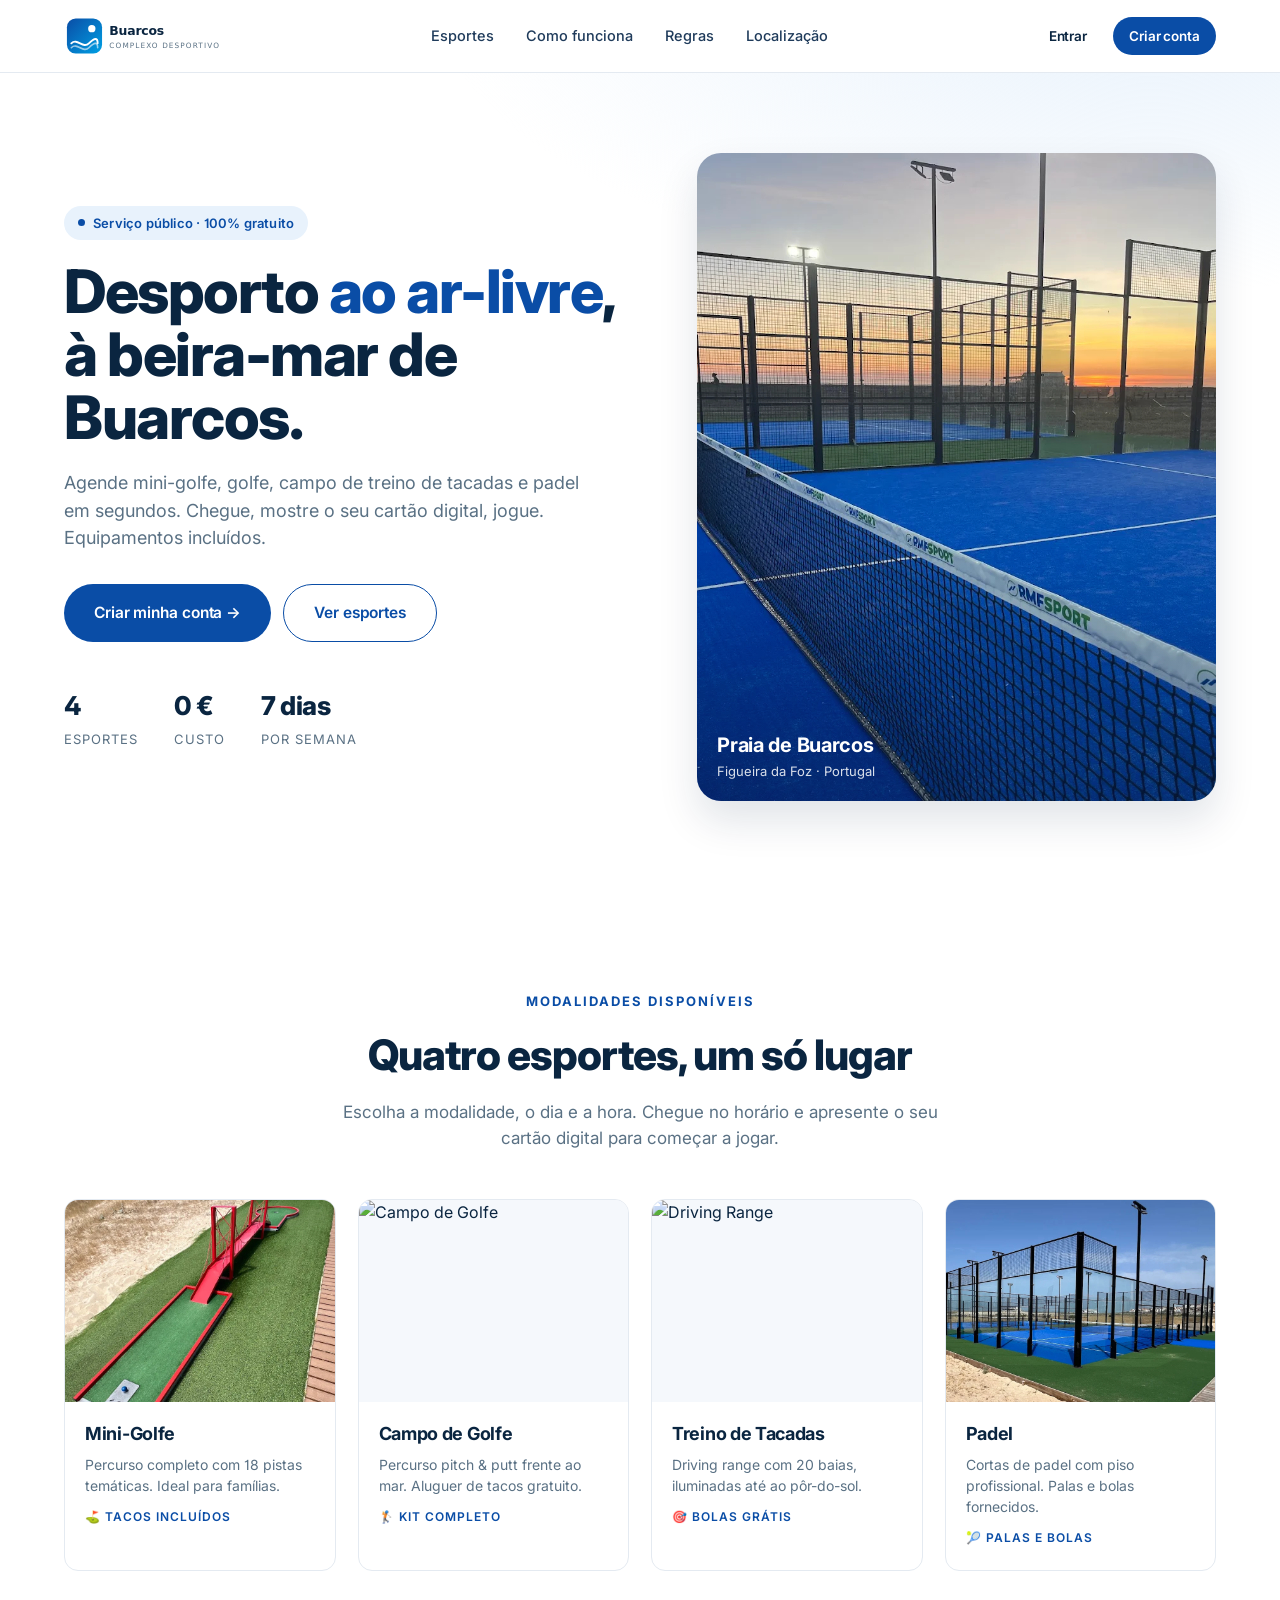
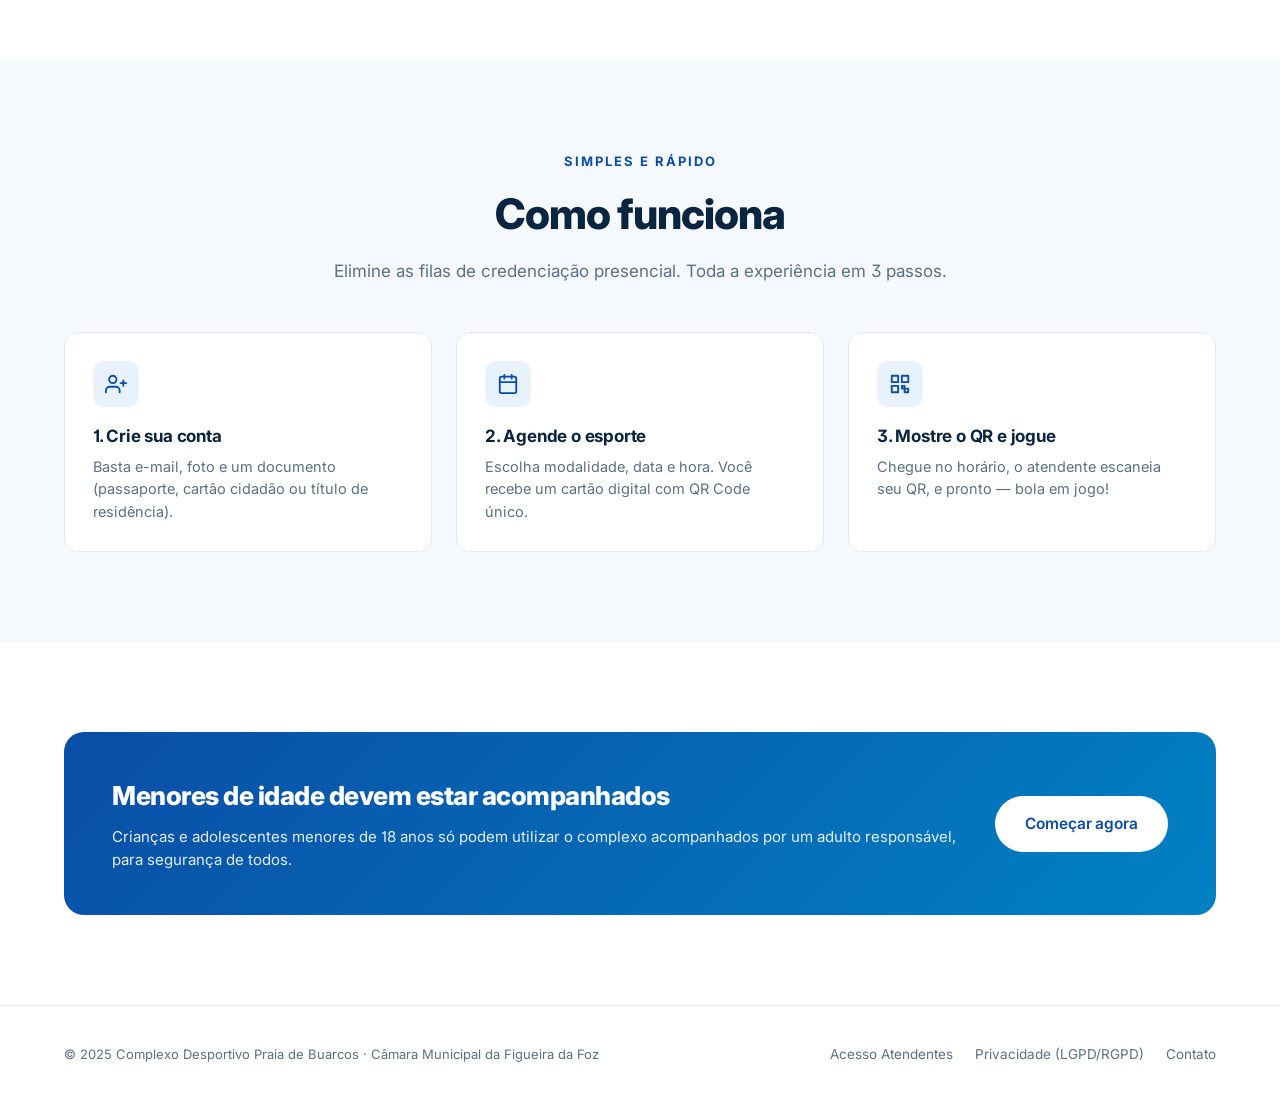
==== commit 5c8fdc5c: "Update index.html" ====
--- a/index.html
+++ b/index.html
@@ -66,7 +66,7 @@
     </div>
     <div class="sports-grid">
       <article class="sport-card">
-        <div class="thumb"><img src="https://images.pexels.com/photos/33221865/pexels-photo-33221865.jpg" alt="Mini-golfe" /></div>
+        <div class="thumb"><img src="img/mini-golfe.jpg" alt="Mini-golfe" /></div>
         <div class="body"><h3>Mini-Golfe</h3><p>Percurso completo com 18 pistas temáticas. Ideal para famílias.</p><div class="meta">⛳ Tacos incluídos</div></div>
       </article>
       <article class="sport-card">
@@ -78,7 +78,7 @@
         <div class="body"><h3>Treino de Tacadas</h3><p>Driving range com 20 baias, iluminadas até ao pôr-do-sol.</p><div class="meta">🎯 Bolas grátis</div></div>
       </article>
       <article class="sport-card">
-        <div class="thumb"><img src="https://images.unsplash.com/photo-1709587824645-cf6dd2041e2b" alt="Quadra de Padel" /></div>
+        <div class="thumb"><img src="img/padel.jpg" alt="Quadra de Padel" /></div>
         <div class="body"><h3>Padel</h3><p>Cortas de padel com piso profissional. Palas e bolas fornecidos.</p><div class="meta">🎾 Palas e bolas</div></div>
       </article>
     </div>
